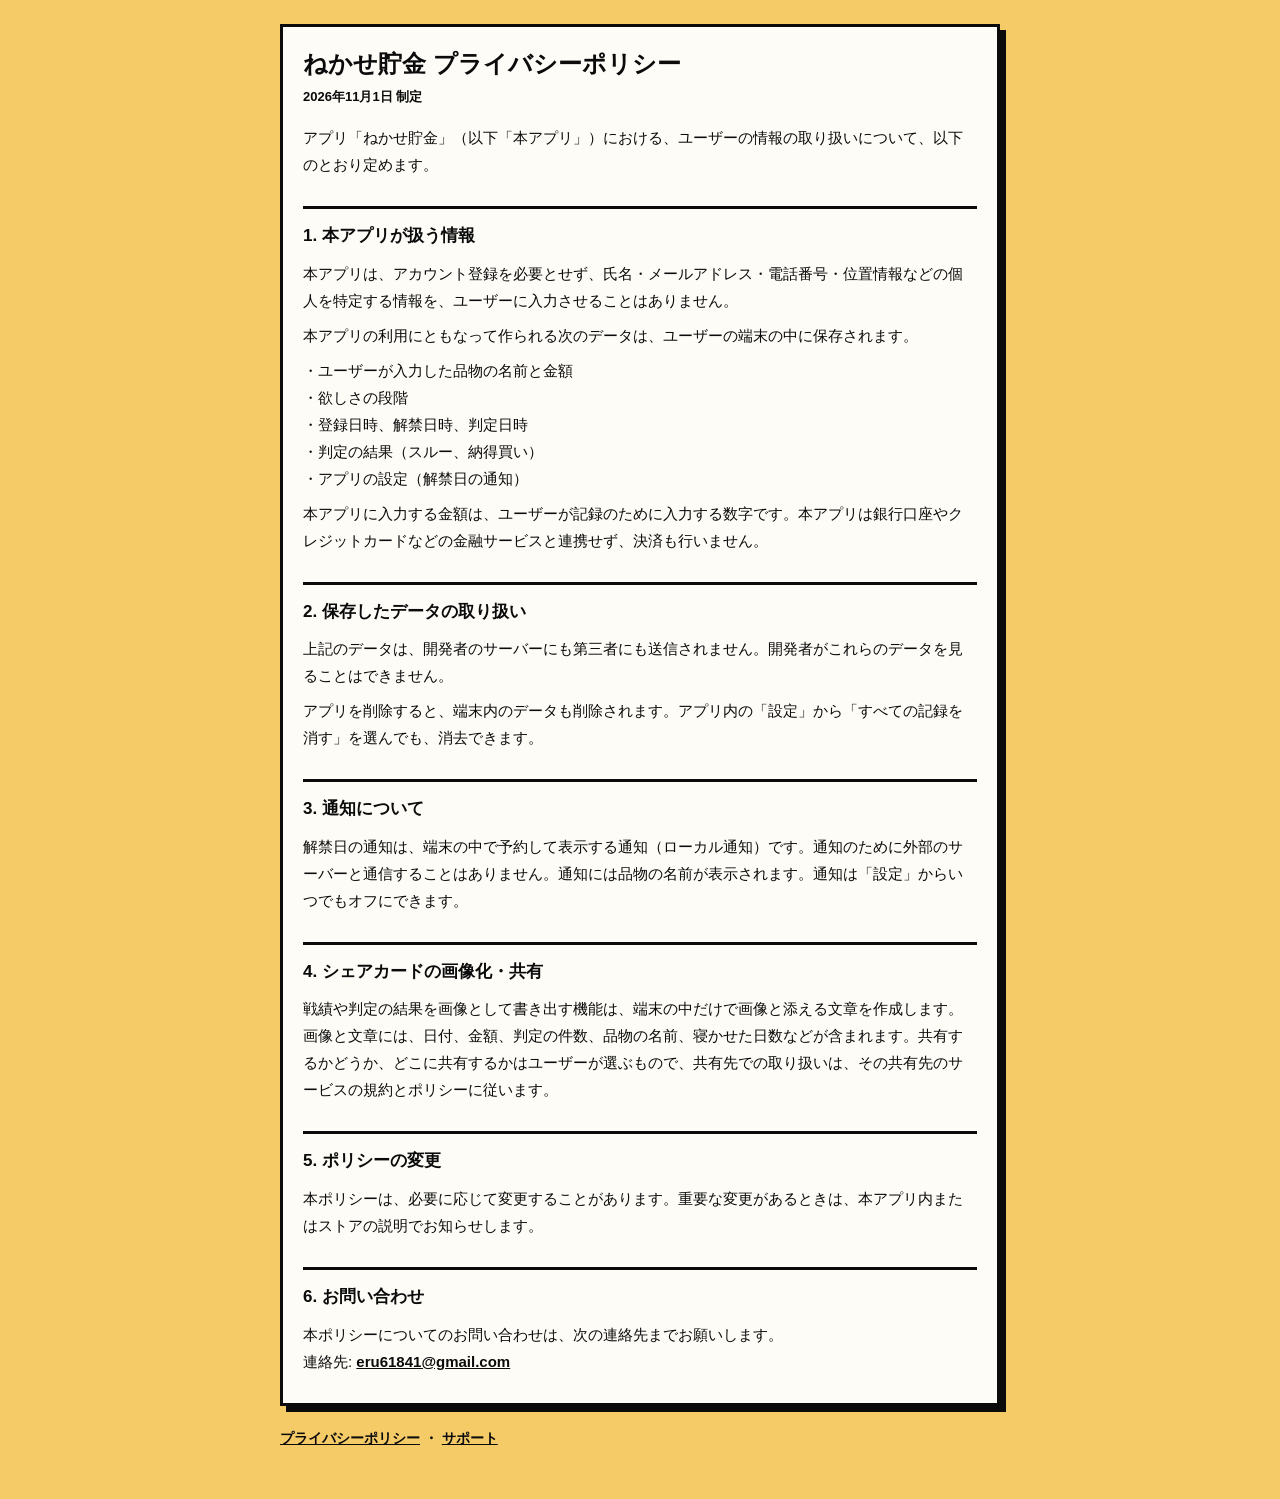
==== nekase-chokin/privacy/index.html @ 335d5c33 "Create index.html" ====
<!doctype html>
<html lang="ja">
<head>
<meta charset="utf-8">
<meta name="viewport" content="width=device-width, initial-scale=1">
<title>ねかせ貯金 プライバシーポリシー</title>
<link rel="stylesheet" href="../style.css">
</head>
<body><main><div class="card">
<h1>ねかせ貯金 プライバシーポリシー</h1>
<p class="meta">2026年11月1日 制定</p>
<p>アプリ「ねかせ貯金」（以下「本アプリ」）における、ユーザーの情報の取り扱いについて、以下のとおり定めます。</p>
<h2>1. 本アプリが扱う情報</h2>
<p>本アプリは、アカウント登録を必要とせず、氏名・メールアドレス・電話番号・位置情報などの個人を特定する情報を、ユーザーに入力させることはありません。</p>
<p>本アプリの利用にともなって作られる次のデータは、ユーザーの端末の中に保存されます。</p>
<p>・ユーザーが入力した品物の名前と金額<br>・欲しさの段階<br>・登録日時、解禁日時、判定日時<br>・判定の結果（スルー、納得買い）<br>・アプリの設定（解禁日の通知）</p>
<p>本アプリに入力する金額は、ユーザーが記録のために入力する数字です。本アプリは銀行口座やクレジットカードなどの金融サービスと連携せず、決済も行いません。</p>
<h2>2. 保存したデータの取り扱い</h2>
<p>上記のデータは、開発者のサーバーにも第三者にも送信されません。開発者がこれらのデータを見ることはできません。</p>
<p>アプリを削除すると、端末内のデータも削除されます。アプリ内の「設定」から「すべての記録を消す」を選んでも、消去できます。</p>
<h2>3. 通知について</h2>
<p>解禁日の通知は、端末の中で予約して表示する通知（ローカル通知）です。通知のために外部のサーバーと通信することはありません。通知には品物の名前が表示されます。通知は「設定」からいつでもオフにできます。</p>
<h2>4. シェアカードの画像化・共有</h2>
<p>戦績や判定の結果を画像として書き出す機能は、端末の中だけで画像と添える文章を作成します。画像と文章には、日付、金額、判定の件数、品物の名前、寝かせた日数などが含まれます。共有するかどうか、どこに共有するかはユーザーが選ぶもので、共有先での取り扱いは、その共有先のサービスの規約とポリシーに従います。</p>
<h2>5. ポリシーの変更</h2>
<p>本ポリシーは、必要に応じて変更することがあります。重要な変更があるときは、本アプリ内またはストアの説明でお知らせします。</p>
<h2>6. お問い合わせ</h2>
<p>本ポリシーについてのお問い合わせは、次の連絡先までお願いします。<br>連絡先: <a href="mailto:eru61841@gmail.com">eru61841@gmail.com</a></p>
</div>
<nav><a href="../privacy/">プライバシーポリシー</a> ・ <a href="../support/">サポート</a></nav>
</main></body>
</html>
---- nekase-chokin/style.css ----
body { margin: 0; background: #F5CB67; color: #0B0B0B;
    font-family: -apple-system, BlinkMacSystemFont, "Hiragino Sans", "Noto Sans JP", sans-serif; line-height: 1.8; }
  main { max-width: 720px; margin: 0 auto; padding: 24px 16px 48px; }
  .card { background: #FDFCF7; border: 3px solid #0B0B0B; box-shadow: 6px 6px 0 #0B0B0B; padding: 20px; }
  h1 { font-size: 24px; line-height: 1.4; margin: 0 0 4px; }
  h2 { font-size: 17px; margin: 28px 0 8px; padding-top: 12px; border-top: 3px solid #0B0B0B; }
  .meta { font-size: 13px; font-weight: 700; margin: 0 0 16px; }
  p { margin: 8px 0; font-size: 15px; }
  a { color: #0B0B0B; font-weight: 700; }
  nav { margin-top: 20px; font-size: 14px; font-weight: 700; }
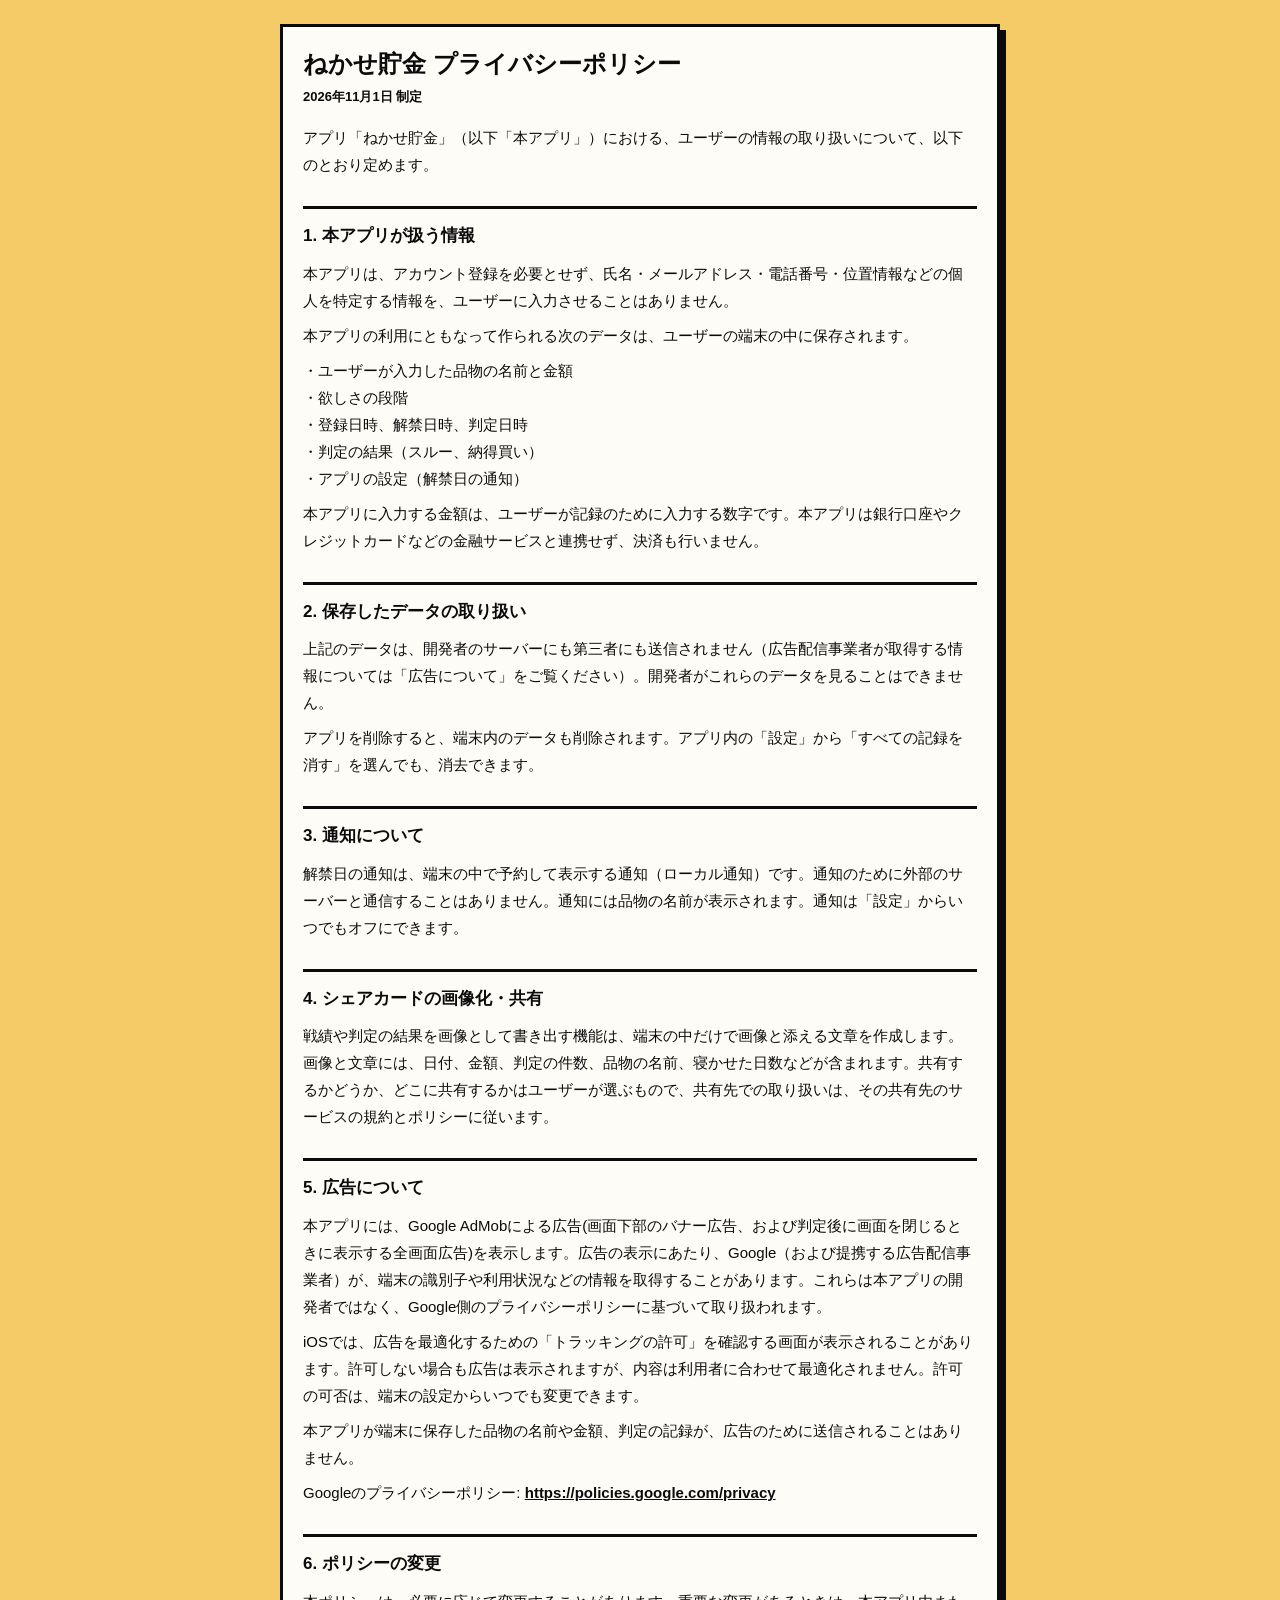
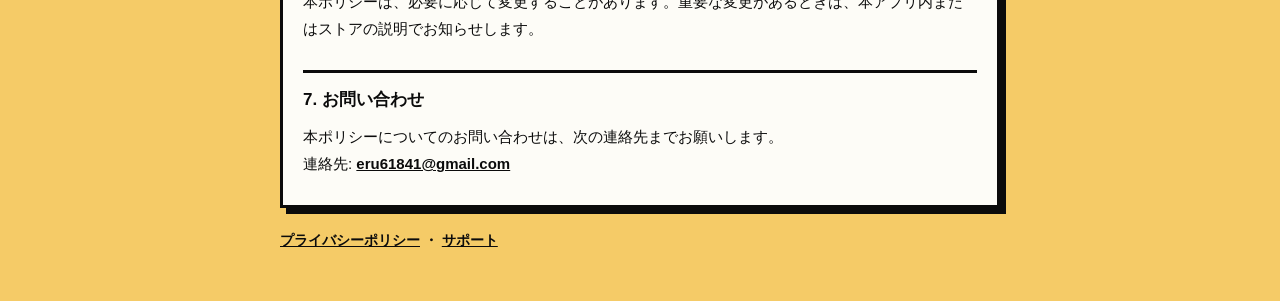
==== commit f76d43ec: "Update index.html" ====
--- a/nekase-chokin/privacy/index.html
+++ b/nekase-chokin/privacy/index.html
@@ -16,15 +16,20 @@
 <p>・ユーザーが入力した品物の名前と金額<br>・欲しさの段階<br>・登録日時、解禁日時、判定日時<br>・判定の結果（スルー、納得買い）<br>・アプリの設定（解禁日の通知）</p>
 <p>本アプリに入力する金額は、ユーザーが記録のために入力する数字です。本アプリは銀行口座やクレジットカードなどの金融サービスと連携せず、決済も行いません。</p>
 <h2>2. 保存したデータの取り扱い</h2>
-<p>上記のデータは、開発者のサーバーにも第三者にも送信されません。開発者がこれらのデータを見ることはできません。</p>
+<p>上記のデータは、開発者のサーバーにも第三者にも送信されません（広告配信事業者が取得する情報については「広告について」をご覧ください）。開発者がこれらのデータを見ることはできません。</p>
 <p>アプリを削除すると、端末内のデータも削除されます。アプリ内の「設定」から「すべての記録を消す」を選んでも、消去できます。</p>
 <h2>3. 通知について</h2>
 <p>解禁日の通知は、端末の中で予約して表示する通知（ローカル通知）です。通知のために外部のサーバーと通信することはありません。通知には品物の名前が表示されます。通知は「設定」からいつでもオフにできます。</p>
 <h2>4. シェアカードの画像化・共有</h2>
 <p>戦績や判定の結果を画像として書き出す機能は、端末の中だけで画像と添える文章を作成します。画像と文章には、日付、金額、判定の件数、品物の名前、寝かせた日数などが含まれます。共有するかどうか、どこに共有するかはユーザーが選ぶもので、共有先での取り扱いは、その共有先のサービスの規約とポリシーに従います。</p>
-<h2>5. ポリシーの変更</h2>
+<h2>5. 広告について</h2>
+<p>本アプリには、Google AdMobによる広告(画面下部のバナー広告、および判定後に画面を閉じるときに表示する全画面広告)を表示します。広告の表示にあたり、Google（および提携する広告配信事業者）が、端末の識別子や利用状況などの情報を取得することがあります。これらは本アプリの開発者ではなく、Google側のプライバシーポリシーに基づいて取り扱われます。</p>
+<p>iOSでは、広告を最適化するための「トラッキングの許可」を確認する画面が表示されることがあります。許可しない場合も広告は表示されますが、内容は利用者に合わせて最適化されません。許可の可否は、端末の設定からいつでも変更できます。</p>
+<p>本アプリが端末に保存した品物の名前や金額、判定の記録が、広告のために送信されることはありません。</p>
+<p>Googleのプライバシーポリシー: <a href="https://policies.google.com/privacy">https://policies.google.com/privacy</a></p>
+<h2>6. ポリシーの変更</h2>
 <p>本ポリシーは、必要に応じて変更することがあります。重要な変更があるときは、本アプリ内またはストアの説明でお知らせします。</p>
-<h2>6. お問い合わせ</h2>
+<h2>7. お問い合わせ</h2>
 <p>本ポリシーについてのお問い合わせは、次の連絡先までお願いします。<br>連絡先: <a href="mailto:eru61841@gmail.com">eru61841@gmail.com</a></p>
 </div>
 <nav><a href="../privacy/">プライバシーポリシー</a> ・ <a href="../support/">サポート</a></nav>
